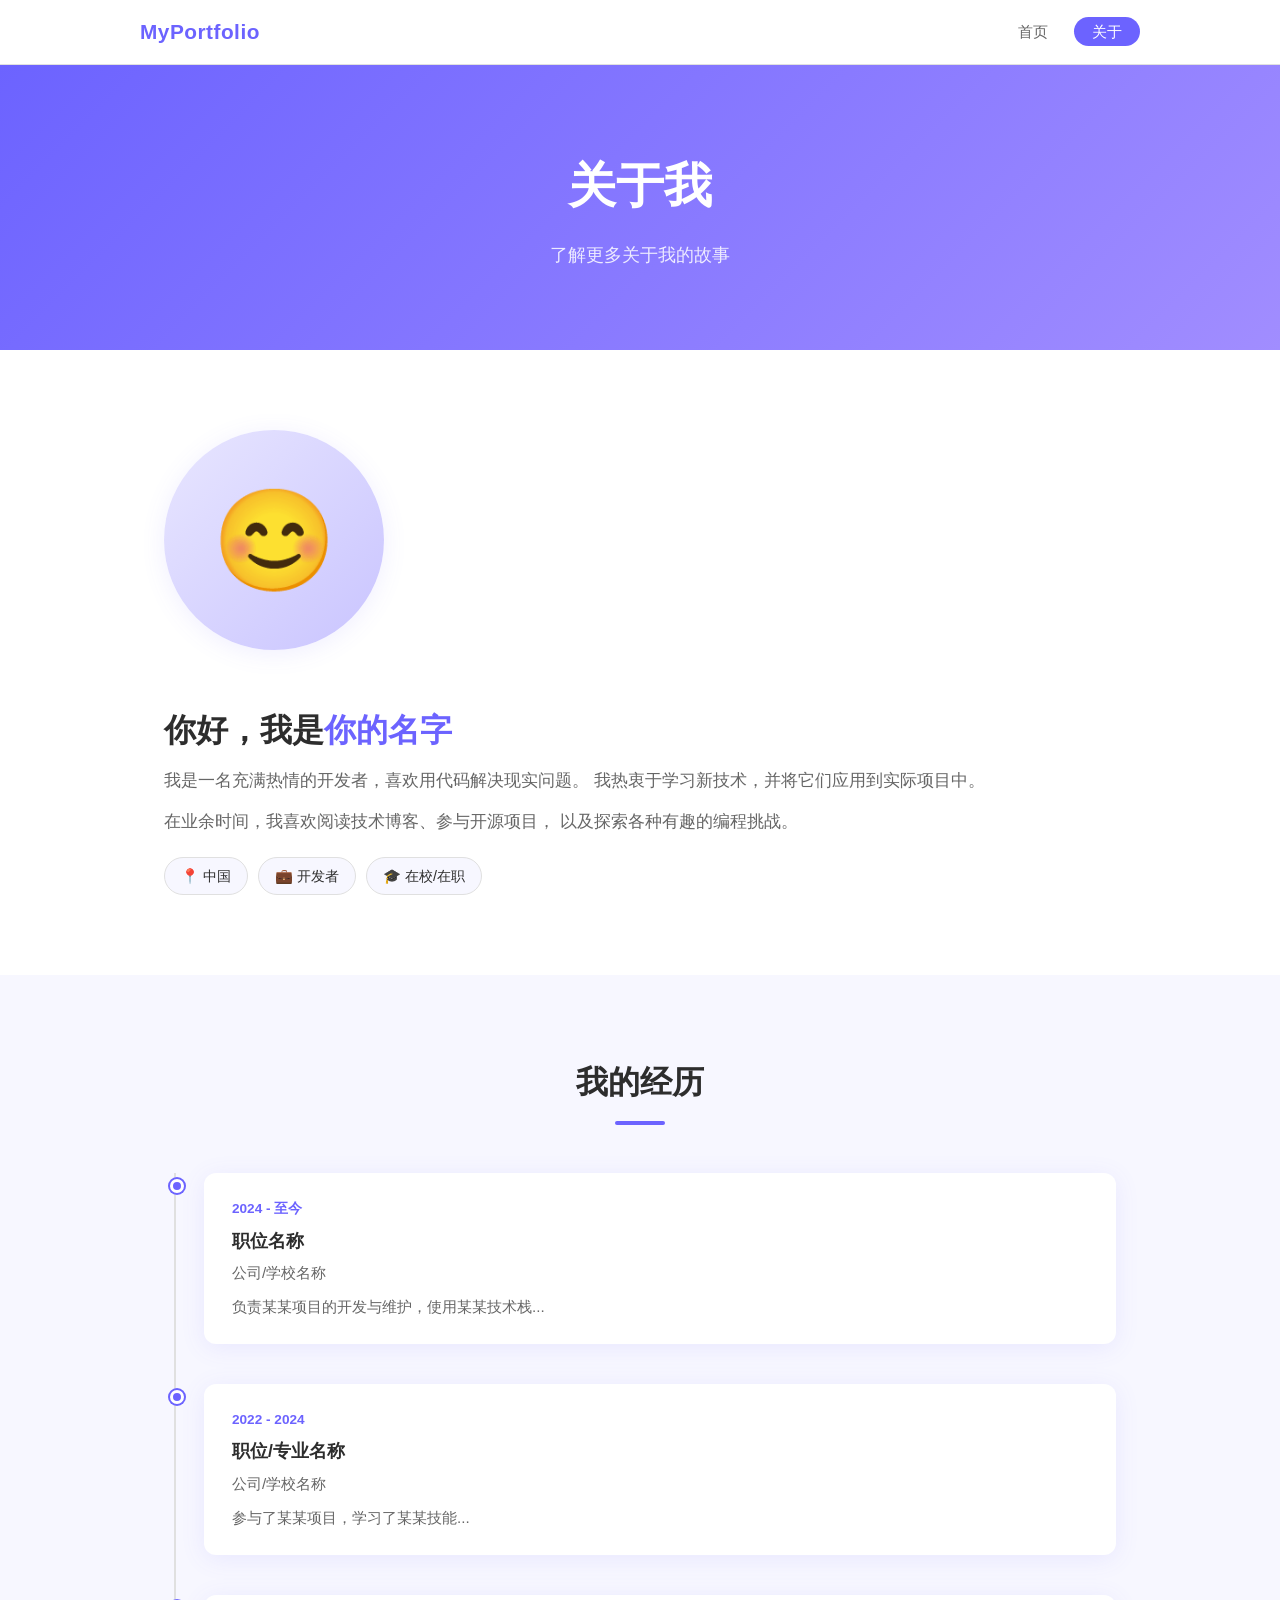
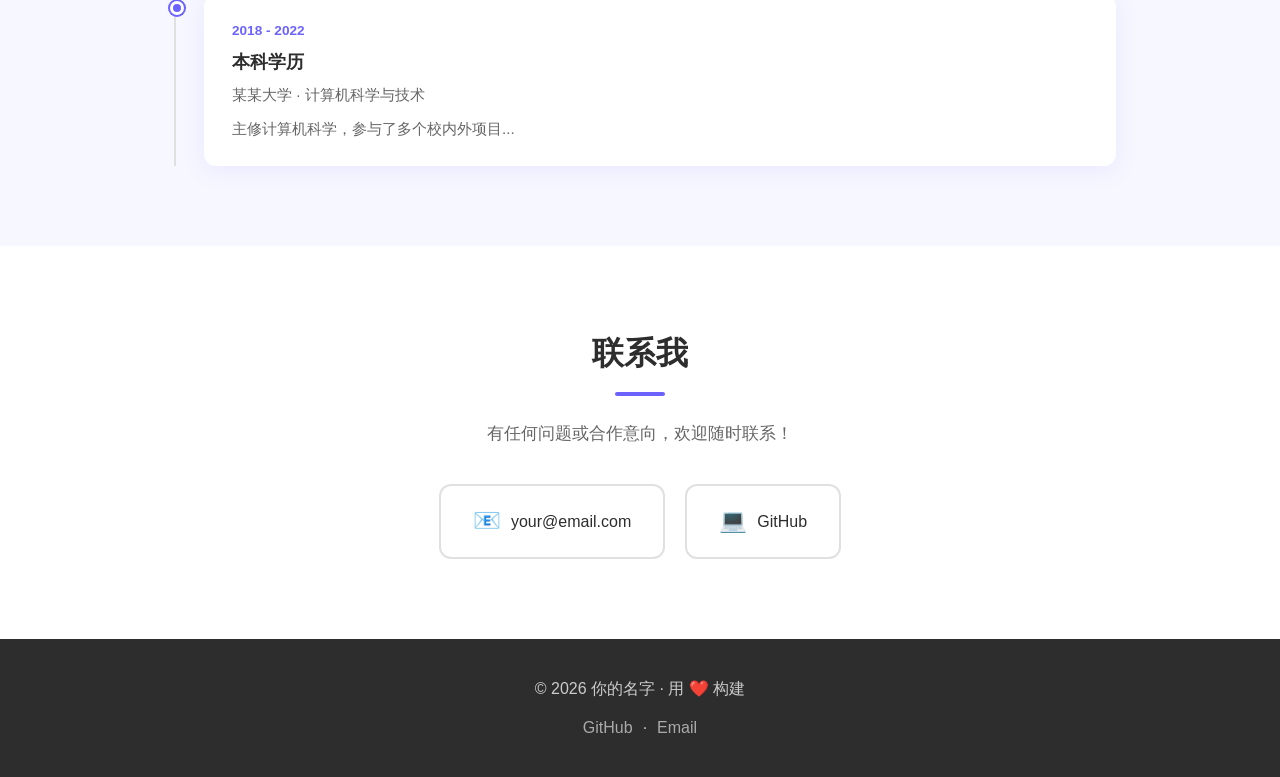
==== about.html @ 4be74804 "Initial commit: 个人网站" ====
<!DOCTYPE html>
<html lang="zh-CN">
<head>
  <meta charset="UTF-8" />
  <meta name="viewport" content="width=device-width, initial-scale=1.0" />
  <title>个人网站 - 关于我</title>
  <link rel="stylesheet" href="style.css" />
</head>
<body>

  <!-- 导航栏 -->
  <header class="navbar">
    <div class="nav-container">
      <a href="index.html" class="nav-logo">MyPortfolio</a>
      <nav>
        <ul class="nav-links">
          <li><a href="index.html">首页</a></li>
          <li><a href="about.html" class="active">关于</a></li>
        </ul>
      </nav>
    </div>
  </header>

  <!-- 关于我 Hero -->
  <section class="page-hero">
    <div class="container">
      <h1>关于我</h1>
      <p>了解更多关于我的故事</p>
    </div>
  </section>

  <!-- 个人介绍 -->
  <section class="about-section">
    <div class="container about-grid">
      <div class="about-avatar">
        <div class="avatar-placeholder large">😊</div>
      </div>
      <div class="about-text">
        <h2>你好，我是<span class="highlight">你的名字</span></h2>
        <p>
          我是一名充满热情的开发者，喜欢用代码解决现实问题。
          我热衷于学习新技术，并将它们应用到实际项目中。
        </p>
        <p>
          在业余时间，我喜欢阅读技术博客、参与开源项目，
          以及探索各种有趣的编程挑战。
        </p>
        <div class="info-tags">
          <span class="tag">📍 中国</span>
          <span class="tag">💼 开发者</span>
          <span class="tag">🎓 在校/在职</span>
        </div>
      </div>
    </div>
  </section>

  <!-- 经历 -->
  <section class="timeline-section">
    <div class="container">
      <h2 class="section-title">我的经历</h2>
      <div class="timeline">

        <div class="timeline-item">
          <div class="timeline-dot"></div>
          <div class="timeline-content">
            <span class="timeline-date">2024 - 至今</span>
            <h3>职位名称</h3>
            <p>公司/学校名称</p>
            <p class="timeline-desc">负责某某项目的开发与维护，使用某某技术栈...</p>
          </div>
        </div>

        <div class="timeline-item">
          <div class="timeline-dot"></div>
          <div class="timeline-content">
            <span class="timeline-date">2022 - 2024</span>
            <h3>职位/专业名称</h3>
            <p>公司/学校名称</p>
            <p class="timeline-desc">参与了某某项目，学习了某某技能...</p>
          </div>
        </div>

        <div class="timeline-item">
          <div class="timeline-dot"></div>
          <div class="timeline-content">
            <span class="timeline-date">2018 - 2022</span>
            <h3>本科学历</h3>
            <p>某某大学 · 计算机科学与技术</p>
            <p class="timeline-desc">主修计算机科学，参与了多个校内外项目...</p>
          </div>
        </div>

      </div>
    </div>
  </section>

  <!-- 联系方式 -->
  <section class="contact-section">
    <div class="container">
      <h2 class="section-title">联系我</h2>
      <p class="contact-desc">有任何问题或合作意向，欢迎随时联系！</p>
      <div class="contact-cards">
        <a href="mailto:your@email.com" class="contact-card">
          <span class="contact-icon">📧</span>
          <span>your@email.com</span>
        </a>
        <a href="https://github.com/your-username" target="_blank" class="contact-card">
          <span class="contact-icon">💻</span>
          <span>GitHub</span>
        </a>
      </div>
    </div>
  </section>

  <!-- 页脚 -->
  <footer class="footer">
    <div class="container">
      <p>© 2026 你的名字 · 用 ❤️ 构建</p>
      <div class="social-links">
        <a href="https://github.com/your-username" target="_blank">GitHub</a>
        <span>·</span>
        <a href="mailto:your@email.com">Email</a>
      </div>
    </div>
  </footer>

</body>
</html>
---- style.css ----
/* ===== 全局重置 & 基础样式 ===== */
*, *::before, *::after {
  margin: 0;
  padding: 0;
  box-sizing: border-box;
}

:root {
  --primary: #6c63ff;
  --primary-dark: #574fd6;
  --text: #2d2d2d;
  --text-light: #666;
  --bg: #ffffff;
  --bg-alt: #f7f7ff;
  --border: #e0e0e0;
  --shadow: 0 4px 24px rgba(108, 99, 255, 0.10);
  --radius: 12px;
  --transition: 0.25s ease;
}

html {
  scroll-behavior: smooth;
}

body {
  font-family: 'Segoe UI', 'PingFang SC', 'Microsoft YaHei', sans-serif;
  color: var(--text);
  background: var(--bg);
  line-height: 1.7;
}

a {
  text-decoration: none;
  color: inherit;
}

.container {
  max-width: 1000px;
  margin: 0 auto;
  padding: 0 24px;
}

/* ===== 导航栏 ===== */
.navbar {
  position: sticky;
  top: 0;
  background: rgba(255,255,255,0.92);
  backdrop-filter: blur(10px);
  border-bottom: 1px solid var(--border);
  z-index: 100;
  padding: 0 24px;
}

.nav-container {
  max-width: 1000px;
  margin: 0 auto;
  display: flex;
  align-items: center;
  justify-content: space-between;
  height: 64px;
}

.nav-logo {
  font-size: 1.3rem;
  font-weight: 700;
  color: var(--primary);
  letter-spacing: 0.5px;
}

.nav-links {
  list-style: none;
  display: flex;
  gap: 8px;
}

.nav-links a {
  padding: 6px 18px;
  border-radius: 20px;
  font-size: 0.95rem;
  color: var(--text-light);
  transition: var(--transition);
}

.nav-links a:hover,
.nav-links a.active {
  background: var(--primary);
  color: #fff;
}

/* ===== Hero 区域（首页） ===== */
.hero {
  min-height: calc(100vh - 64px);
  display: flex;
  align-items: center;
  justify-content: center;
  gap: 60px;
  padding: 60px 24px;
  max-width: 1000px;
  margin: 0 auto;
}

.hero-content {
  flex: 1;
}

.hero-greeting {
  font-size: 1.1rem;
  color: var(--primary);
  font-weight: 500;
  margin-bottom: 8px;
}

.hero-name {
  font-size: clamp(2.5rem, 6vw, 4rem);
  font-weight: 800;
  line-height: 1.1;
  background: linear-gradient(135deg, var(--primary), #a18dff);
  -webkit-background-clip: text;
  -webkit-text-fill-color: transparent;
  background-clip: text;
  margin-bottom: 16px;
}

.hero-desc {
  font-size: 1.2rem;
  color: var(--text-light);
  margin-bottom: 36px;
}

.hero-buttons {
  display: flex;
  gap: 14px;
  flex-wrap: wrap;
}

.hero-avatar {
  flex-shrink: 0;
}

/* ===== 按钮 ===== */
.btn {
  display: inline-block;
  padding: 12px 32px;
  border-radius: 30px;
  font-size: 1rem;
  font-weight: 600;
  cursor: pointer;
  transition: var(--transition);
  border: 2px solid transparent;
}

.btn-primary {
  background: var(--primary);
  color: #fff;
}

.btn-primary:hover {
  background: var(--primary-dark);
  transform: translateY(-2px);
  box-shadow: 0 8px 20px rgba(108,99,255,0.3);
}

.btn-outline {
  border-color: var(--primary);
  color: var(--primary);
  background: transparent;
}

.btn-outline:hover {
  background: var(--primary);
  color: #fff;
  transform: translateY(-2px);
}

/* ===== 头像占位符 ===== */
.avatar-placeholder {
  width: 180px;
  height: 180px;
  background: linear-gradient(135deg, #e8e6ff, #c9c4ff);
  border-radius: 50%;
  display: flex;
  align-items: center;
  justify-content: center;
  font-size: 80px;
  box-shadow: var(--shadow);
}

.avatar-placeholder.large {
  width: 220px;
  height: 220px;
  font-size: 100px;
}

/* ===== 区块标题 ===== */
.section-title {
  font-size: 2rem;
  font-weight: 700;
  text-align: center;
  margin-bottom: 48px;
  position: relative;
  color: var(--text);
}

.section-title::after {
  content: '';
  display: block;
  width: 50px;
  height: 4px;
  background: var(--primary);
  border-radius: 2px;
  margin: 12px auto 0;
}

/* ===== 技能区域 ===== */
.skills {
  background: var(--bg-alt);
  padding: 80px 24px;
}

.skills-grid {
  display: grid;
  grid-template-columns: repeat(auto-fit, minmax(240px, 1fr));
  gap: 24px;
}

.skill-card {
  background: #fff;
  border-radius: var(--radius);
  padding: 36px 28px;
  text-align: center;
  box-shadow: var(--shadow);
  transition: var(--transition);
}

.skill-card:hover {
  transform: translateY(-6px);
  box-shadow: 0 12px 32px rgba(108, 99, 255, 0.15);
}

.skill-icon {
  font-size: 2.5rem;
  display: block;
  margin-bottom: 16px;
}

.skill-card h3 {
  font-size: 1.1rem;
  font-weight: 700;
  margin-bottom: 10px;
  color: var(--text);
}

.skill-card p {
  font-size: 0.9rem;
  color: var(--text-light);
  line-height: 1.6;
}

/* ===== 页脚 ===== */
.footer {
  background: var(--text);
  color: #ccc;
  padding: 36px 24px;
  text-align: center;
}

.footer .container {
  display: flex;
  flex-direction: column;
  align-items: center;
  gap: 12px;
}

.social-links {
  display: flex;
  gap: 10px;
  align-items: center;
}

.social-links a {
  color: #aaa;
  transition: var(--transition);
}

.social-links a:hover {
  color: var(--primary);
}

/* ===== 关于页 - Page Hero ===== */
.page-hero {
  background: linear-gradient(135deg, var(--primary), #a18dff);
  color: #fff;
  text-align: center;
  padding: 80px 24px;
}

.page-hero h1 {
  font-size: 3rem;
  font-weight: 800;
  margin-bottom: 12px;
}

.page-hero p {
  font-size: 1.15rem;
  opacity: 0.85;
}

/* ===== 关于页 - 个人介绍 ===== */
.about-section {
  padding: 80px 24px;
}

.about-grid {
  display: flex;
  gap: 60px;
  align-items: center;
  flex-wrap: wrap;
}

.about-avatar {
  flex-shrink: 0;
}

.about-text h2 {
  font-size: 2rem;
  font-weight: 700;
  margin-bottom: 16px;
  line-height: 1.3;
}

.highlight {
  color: var(--primary);
}

.about-text p {
  color: var(--text-light);
  margin-bottom: 12px;
  font-size: 1.05rem;
}

.info-tags {
  display: flex;
  gap: 10px;
  flex-wrap: wrap;
  margin-top: 20px;
}

.tag {
  background: var(--bg-alt);
  border: 1px solid var(--border);
  border-radius: 20px;
  padding: 6px 16px;
  font-size: 0.9rem;
  color: var(--text);
}

/* ===== 经历时间线 ===== */
.timeline-section {
  background: var(--bg-alt);
  padding: 80px 24px;
}

.timeline {
  position: relative;
  padding-left: 40px;
}

.timeline::before {
  content: '';
  position: absolute;
  left: 10px;
  top: 0;
  bottom: 0;
  width: 2px;
  background: var(--border);
}

.timeline-item {
  position: relative;
  margin-bottom: 40px;
}

.timeline-item:last-child {
  margin-bottom: 0;
}

.timeline-dot {
  position: absolute;
  left: -34px;
  top: 6px;
  width: 14px;
  height: 14px;
  border-radius: 50%;
  background: var(--primary);
  border: 3px solid #fff;
  box-shadow: 0 0 0 2px var(--primary);
}

.timeline-content {
  background: #fff;
  border-radius: var(--radius);
  padding: 24px 28px;
  box-shadow: var(--shadow);
}

.timeline-date {
  font-size: 0.85rem;
  color: var(--primary);
  font-weight: 600;
  display: block;
  margin-bottom: 6px;
}

.timeline-content h3 {
  font-size: 1.1rem;
  font-weight: 700;
  margin-bottom: 4px;
}

.timeline-content > p {
  color: var(--text-light);
  font-size: 0.95rem;
}

.timeline-desc {
  color: var(--text-light);
  font-size: 0.9rem;
  margin-top: 8px;
}

/* ===== 联系方式 ===== */
.contact-section {
  padding: 80px 24px;
  text-align: center;
}

.contact-desc {
  color: var(--text-light);
  font-size: 1.05rem;
  margin-bottom: 36px;
  margin-top: -24px;
}

.contact-cards {
  display: flex;
  justify-content: center;
  gap: 20px;
  flex-wrap: wrap;
}

.contact-card {
  display: flex;
  align-items: center;
  gap: 10px;
  padding: 16px 32px;
  border-radius: var(--radius);
  border: 2px solid var(--border);
  font-size: 1rem;
  color: var(--text);
  transition: var(--transition);
  background: #fff;
}

.contact-card:hover {
  border-color: var(--primary);
  color: var(--primary);
  transform: translateY(-3px);
  box-shadow: var(--shadow);
}

.contact-icon {
  font-size: 1.4rem;
}

/* ===== 响应式 ===== */
@media (max-width: 768px) {
  .hero {
    flex-direction: column-reverse;
    text-align: center;
    gap: 40px;
    padding: 40px 24px;
    min-height: auto;
  }

  .hero-buttons {
    justify-content: center;
  }

  .about-grid {
    flex-direction: column;
    text-align: center;
  }

  .info-tags {
    justify-content: center;
  }

  .page-hero h1 {
    font-size: 2rem;
  }
}
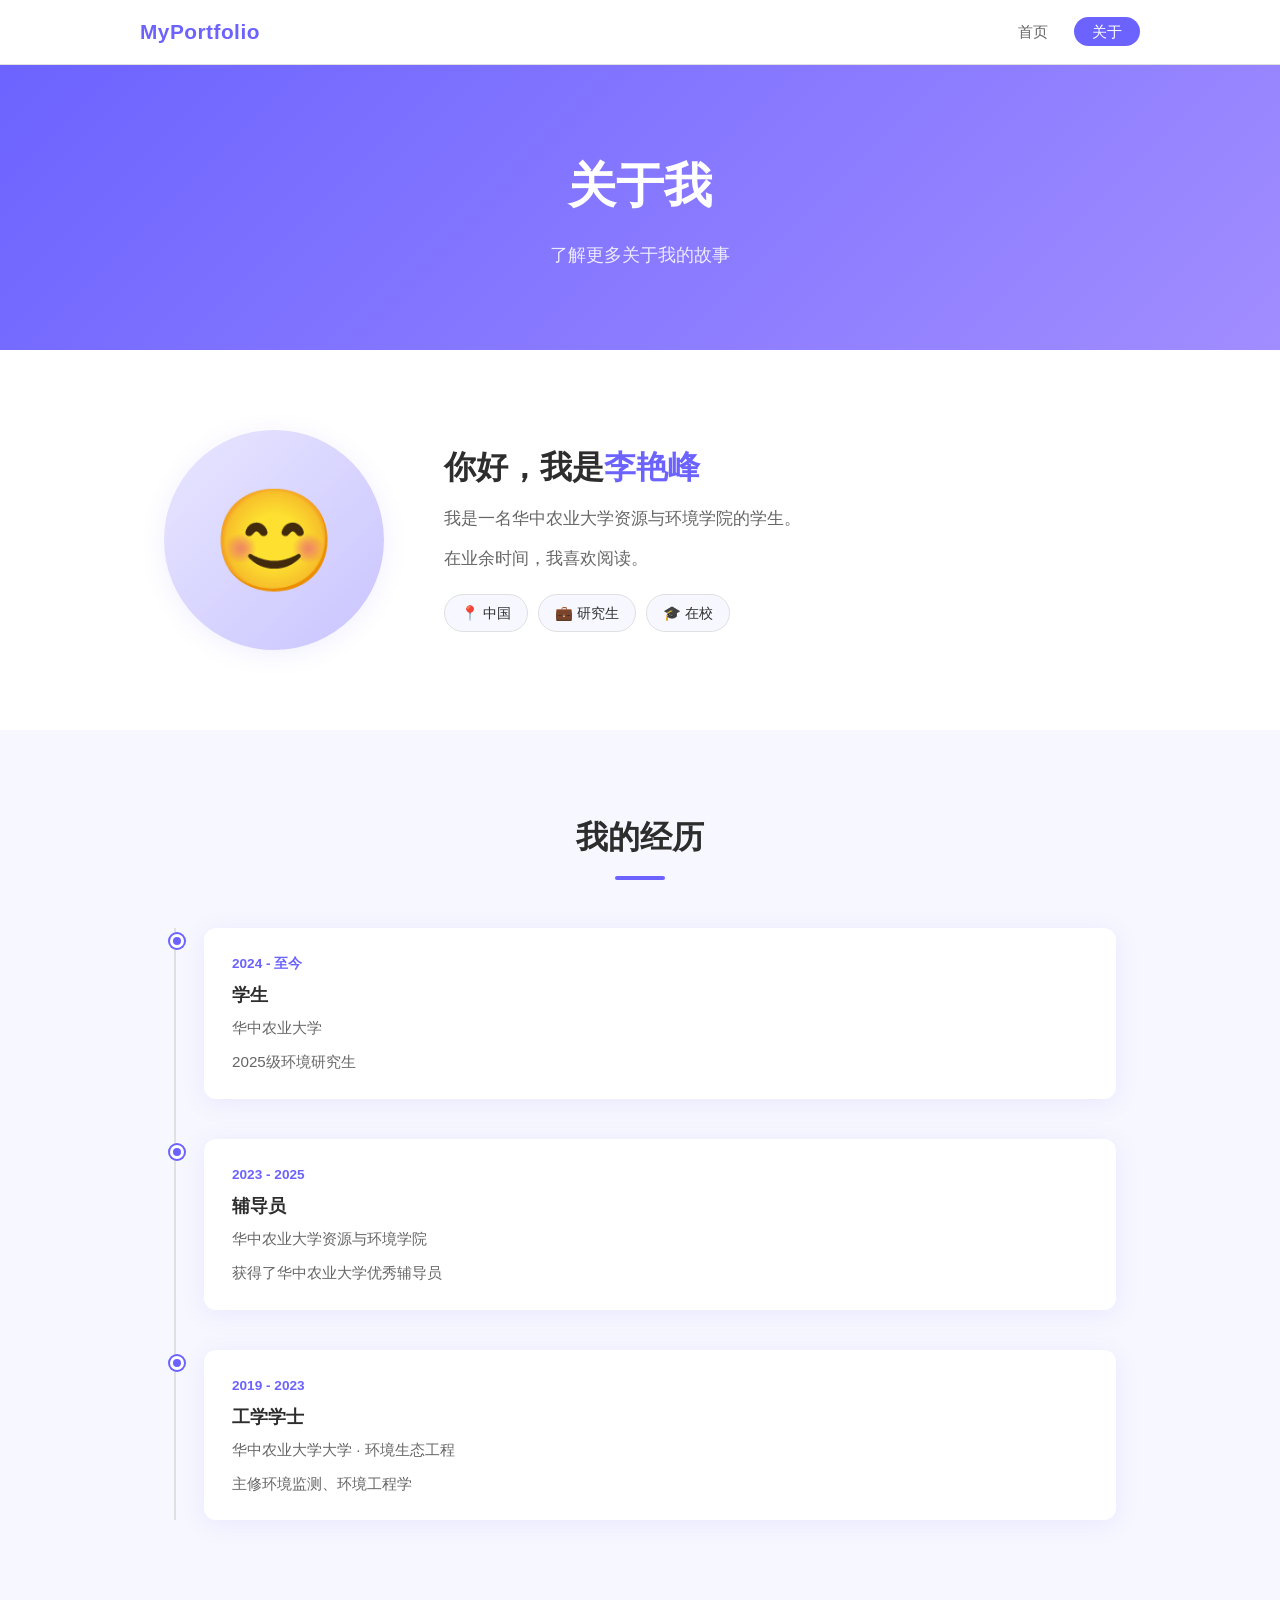
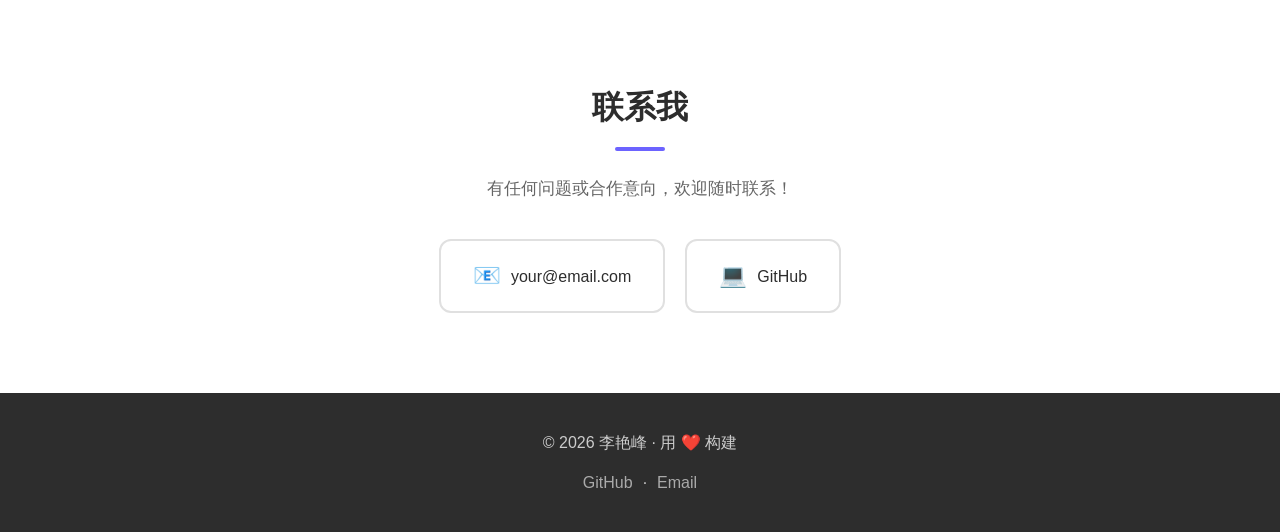
==== commit 87b6cf1c: "更新个人信息" ====
--- a/about.html
+++ b/about.html
@@ -36,19 +36,17 @@
         <div class="avatar-placeholder large">😊</div>
       </div>
       <div class="about-text">
-        <h2>你好，我是<span class="highlight">你的名字</span></h2>
+        <h2>你好，我是<span class="highlight">李艳峰</span></h2>
         <p>
-          我是一名充满热情的开发者，喜欢用代码解决现实问题。
-          我热衷于学习新技术，并将它们应用到实际项目中。
+          我是一名华中农业大学资源与环境学院的学生。
         </p>
         <p>
-          在业余时间，我喜欢阅读技术博客、参与开源项目，
-          以及探索各种有趣的编程挑战。
+          在业余时间，我喜欢阅读。
         </p>
         <div class="info-tags">
           <span class="tag">📍 中国</span>
-          <span class="tag">💼 开发者</span>
-          <span class="tag">🎓 在校/在职</span>
+          <span class="tag">💼 研究生</span>
+          <span class="tag">🎓 在校</span>
         </div>
       </div>
     </div>
@@ -64,29 +62,29 @@
           <div class="timeline-dot"></div>
           <div class="timeline-content">
             <span class="timeline-date">2024 - 至今</span>
-            <h3>职位名称</h3>
-            <p>公司/学校名称</p>
-            <p class="timeline-desc">负责某某项目的开发与维护，使用某某技术栈...</p>
+            <h3>学生</h3>
+            <p>华中农业大学</p>
+            <p class="timeline-desc">2025级环境研究生</p>
           </div>
         </div>
 
         <div class="timeline-item">
           <div class="timeline-dot"></div>
           <div class="timeline-content">
-            <span class="timeline-date">2022 - 2024</span>
-            <h3>职位/专业名称</h3>
-            <p>公司/学校名称</p>
-            <p class="timeline-desc">参与了某某项目，学习了某某技能...</p>
+            <span class="timeline-date">2023 - 2025</span>
+            <h3>辅导员</h3>
+            <p>华中农业大学资源与环境学院</p>
+            <p class="timeline-desc">获得了华中农业大学优秀辅导员</p>
           </div>
         </div>
 
         <div class="timeline-item">
           <div class="timeline-dot"></div>
           <div class="timeline-content">
-            <span class="timeline-date">2018 - 2022</span>
-            <h3>本科学历</h3>
-            <p>某某大学 · 计算机科学与技术</p>
-            <p class="timeline-desc">主修计算机科学，参与了多个校内外项目...</p>
+            <span class="timeline-date">2019 - 2023</span>
+            <h3>工学学士</h3>
+            <p>华中农业大学大学 · 环境生态工程</p>
+            <p class="timeline-desc">主修环境监测、环境工程学</p>
           </div>
         </div>
 
@@ -100,7 +98,7 @@
       <h2 class="section-title">联系我</h2>
       <p class="contact-desc">有任何问题或合作意向，欢迎随时联系！</p>
       <div class="contact-cards">
-        <a href="mailto:your@email.com" class="contact-card">
+        <a href="mailto:2234119859@qq.com" class="contact-card">
           <span class="contact-icon">📧</span>
           <span>your@email.com</span>
         </a>
@@ -115,11 +113,11 @@
   <!-- 页脚 -->
   <footer class="footer">
     <div class="container">
-      <p>© 2026 你的名字 · 用 ❤️ 构建</p>
+      <p>© 2026 李艳峰 · 用 ❤️ 构建</p>
       <div class="social-links">
         <a href="https://github.com/your-username" target="_blank">GitHub</a>
         <span>·</span>
-        <a href="mailto:your@email.com">Email</a>
+        <a href="mailto:2234119859@qq.com">Email</a>
       </div>
     </div>
   </footer>
